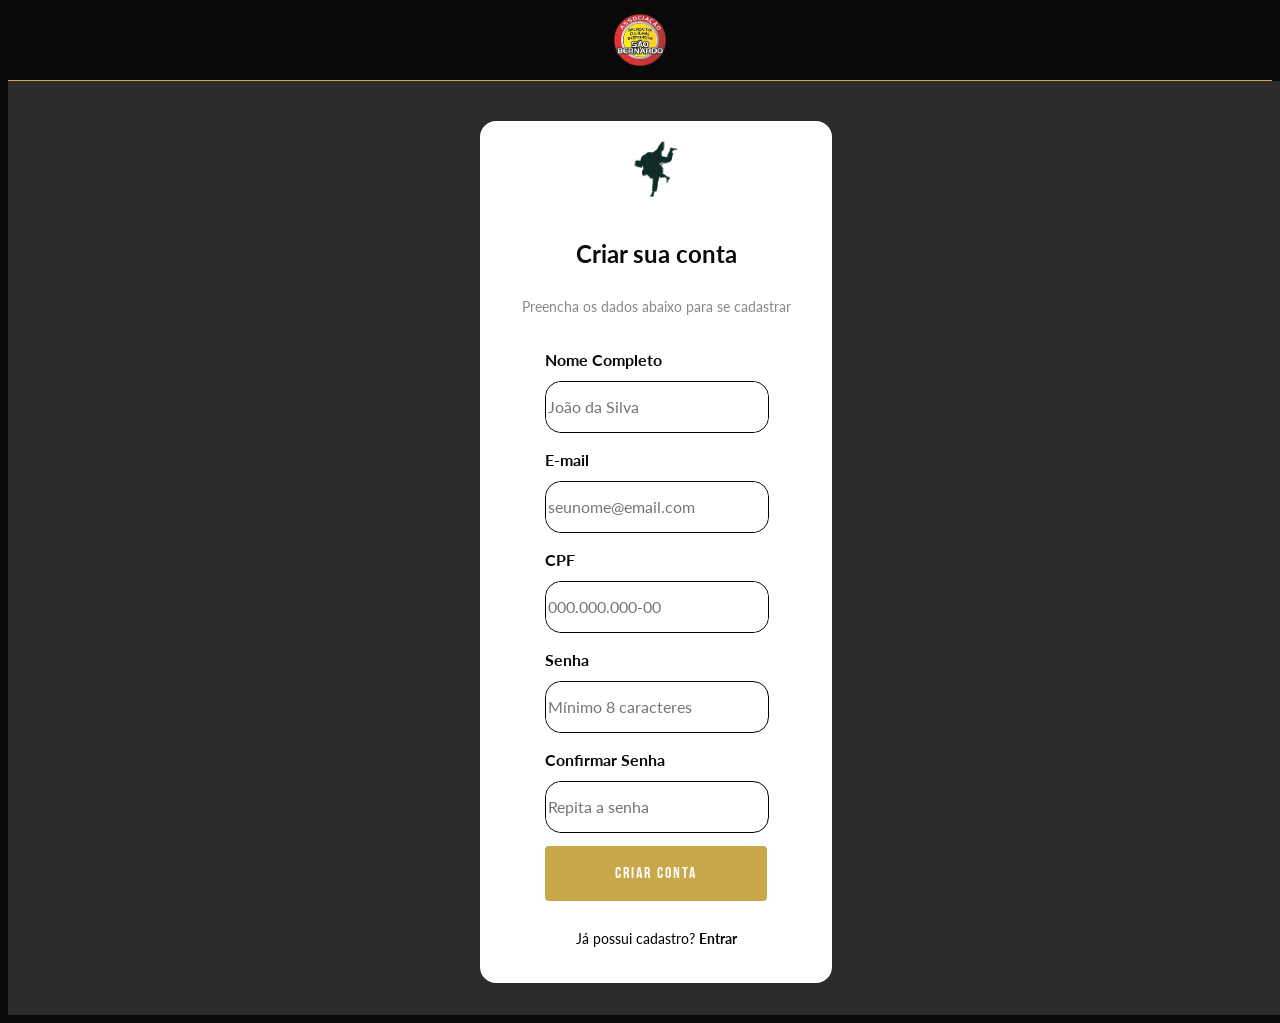
==== web-data-viz-main/public/cadastro.html @ b753be36 "Feature: Linkando API com Banco de Dados" ====
<!doctype html>
<html lang="pt-br">
  <head>
    <meta charset="UTF-8" />
    <meta http-equiv="X-UA-Compatible" content="IE=edge" />
    <meta name="viewport" content="width=device-width, initial-scale=1.0" />

    <title>ARCD | Cadastro</title>

    <script src="./js/sessao.js"></script>

    <link rel="stylesheet" href="./css/cadastro.css" />
    <link rel="shortcut icon" href="./img/logoARCD.png" type="image/x-icon" />
  </head>
  <body>
    <div class="topo">
      <header>
        <div class="logo">
          <a href="./index.html">
            <img src="./img/logoARCD.png" alt="Logo ARCD" />
          </a>
        </div>
      </header>
    </div>

    <div class="pagina">
      <div class="formulario">
        <div class="cabecalho">
          <img src="./img/imgLogin.png" alt="Logo ARCD" class="logo-form" />
          <h2>Criar sua conta</h2>
          <p>Preencha os dados abaixo para se cadastrar</p>
        </div>

        <div id="cardErro">
          <span id="mensagem_erro"></span>
        </div>

        <div class="campo">
          <label for="input_nome">Nome Completo</label>
          <div class="caixa">
            <input type="text" id="input_nome" placeholder="João da Silva" />
          </div>
        </div>

        <div class="campo">
          <label for="input_email">E-mail</label>
          <div class="caixa">
            <input
              type="email"
              id="input_email"
              placeholder="seunome@email.com"
            />
          </div>
        </div>

        <div class="campo">
          <label for="input_cpf" value="12345678910">CPF</label>
          <div class="caixa">
        
            <input
              type="text"
              id="input_cpf"
              placeholder="000.000.000-00"
              maxlength="14"
            />
          </div>
        </div>

        <div class="campo">
          <label for="input_senha" >Senha</label>
          <div class="caixa">
            <input
              type="password"
              id="input_senha"
              placeholder="Mínimo 8 caracteres"
            />
            <button
              type="button"
              onclick="toggleSenha('input_senha', this)"
              tabindex="-1"
            >
              <i class="bi bi-eye-slash"></i>
            </button>
          </div>
        </div>

        <div class="campo">
          <label for="input_confirmar_senha">Confirmar Senha</label>
          <div class="caixa">
            <input
              type="password"
              id="input_confirmar_senha"
              placeholder="Repita a senha"
            />
            <button
              type="button"
              onclick="toggleSenha('input_confirmar_senha', this)"
              tabindex="-1"
            >
            </button>
          </div>
        </div>

        <button class="botao" onclick="cadastrar()">Criar Conta</button>

        <div class="rodape">
          <p>Já possui cadastro? <a href="login.html">Entrar</a></p>
        </div>
      </div>
    </div>
  </body>
  <script>
    let listaUsuarios = [];

    /* listar(); */



    function cadastrar() {
      var nomeVar = input_nome.value;
      var emailVar = input_email.value;
      var senhaVar = input_senha.value;
      var cpfVar = input_cpf.value;
      var confirmarSenhaVar = input_confirmar_senha.value;
      var podeCadastrar = true
      
   

      let campos = [nomeVar, emailVar, cpfVar, senhaVar, confirmarSenhaVar];

      for (let i = 0; i < campos.length; i++) {
        if (campos[i] == "") {
          mostrarErro("Preencha todos os campos!");
          return false;
        }
      }

      let errosSenha = [];
      let regrasSenha = []

      if (senhaVar.length < 8) {
        errosSenha.push("A senha precisa ter pelo menos 8 caracteres!");
      }
console.log(campos);

      if (senhaVar == senhaVar.toLowerCase()) {
        errosSenha.push("A senha precisa ter pelo menos uma letra maiúscula!");
      }

      if (!/[0-9]/.test(senhaVar)) {
        errosSenha.push("A senha precisa ter pelo menos um número!");
      }

      for (let i = 0; i < errosSenha.length; i++) {
        mostrarErro(errosSenha[i]);
        podeCadastrar = false;
      }
      for (let i = 0; i < regrasSenha.length; i++) {
        if (regrasSenha[i].teste) {
          mostrarErro(regrasSenha[i].mensagem);
          return false;
        }
      }

      if (senhaVar != confirmarSenhaVar) {
        mostrarErro("As senhas não coincidem!");
        return false;
      }
      console.log(podeCadastrar);
      

       if (podeCadastrar) {
        fetch("/usuarios/cadastrar", {
          method: "POST",
          headers: {
            "Content-Type": "application/json",
          },
          body: JSON.stringify({
            nomeServer:  nomeVar,
            emailServer: emailVar,
            cpfServer:   cpfVar,
            senhaServer: senhaVar,
          }),
        })
          .then(function (resposta) {
            if (resposta.ok) {
              mostrarErro("Cadastro realizado com sucesso! Redirecionando...");
              setTimeout(() => {
                window.location = "login.html";
              }, 2000);
            } else {
              throw "Houve um erro ao tentar realizar o cadastro!";
            }
          })
          .catch(function (erro) {
            console.log(`#ERRO: ${erro}`);
            mostrarErro("Houve um erro ao tentar realizar o cadastro!");
          });
      }
 
    }

    listar()
 
    // Buscando os usuários cadastrados no banco de dados
    function listar() {
      fetch("/usuarios/listar", {
        method: "GET",
      })
        .then(function (resposta) {
          return resposta.json();
        })
        .then(function (usuarios) {
          for (let i = 0; i < usuarios.length; i++) {
            listaUsuarios.push(usuarios[i]);
            console.log("Usuário adicionado: ", usuarios[i]);
          }
        })
        .catch(function (erro) {
          console.log(`#ERRO: ${erro}`);
        });
    }
 
    // Mostra a mensagem de erro na tela
    function mostrarErro(mensagem) {
      document.getElementById("cardErro").style.display = "block";
      document.getElementById("mensagem_erro").innerHTML = mensagem;
      setTimeout(sumirMensagem, 5000);
    }
 
    // Esconde a mensagem de erro
    function sumirMensagem() {
      document.getElementById("cardErro").style.display = "none";
    }
 
    // Mostra/esconde a senha
    function toggleSenha(id, btn) {
      const input = document.getElementById(id);
      const icone = btn.querySelector("i");
      if (input.type === "password") {
        input.type = "text";
        icone.className = "bi bi-eye";
      } else {
        input.type = "password";
        icone.className = "bi bi-eye-slash";
      }
    }
 
  </script>
</html>
---- web-data-viz-main/public/css/cadastro.css ----
@import url('https://fonts.googleapis.com/css2?family=Bebas+Neue&family=Lato:wght@300;400;700&display=swap');

:root {
  --preto:    #0a0a0a;
  --preto-md: #1a1a1a;
  --preto-lt: #2c2c2c;
  --dourado:  #c9a84c;
  --branco:   #f5f5f0;
  --cinza:    #888888;

  --fonte-titulo: 'Bebas Neue', sans-serif;
  --fonte-texto:  'Lato', sans-serif;

  --transicao: 0.3s ease;
}

a {
  text-decoration: none;
  color: inherit;
}

body {
  background-color: var(--preto);
  font-family: var(--fonte-texto);
  font-size: 16px;
  line-height: 1.7;
  overflow-x: hidden;
}

.topo {

  background-color: rgba(10, 10, 10, 0.95);
  backdrop-filter: blur(10px);
  border-bottom: 1px solid var(--dourado);
}

header {
  max-width: 1200px;
  margin: 0 auto;
  padding: 0 2rem;
  height: 72px;
  display: flex;
  align-items: center;
  justify-content: center;
}

.logo img {
  height: 52px;
  width: auto;
  transition: opacity var(--transicao);
}

.logo img:hover {
  opacity: 0.8;
}

.pagina {
  min-height: 90dvh;
  width: 100%;
  display: flex;
  justify-content: center;
  align-items: center;
  background-color: var(--preto-lt);
  padding: 2em 1em;
}

.formulario {
  border-radius: 1em;
  width: 25%;
  display: flex;
  flex-direction: column;
  align-items: center;
  background-color: white;
  padding: 1em;
  border: 2px solid white;
  gap: 0.8em;
    margin-top: .5em;
}

.cabecalho {
  text-align: center;
}

.logo-form {
  height: 60px;
  margin-bottom: 0.5em;
}

.cabecalho h2 {
  color: var(--preto);
  font-weight: bold;
}

.cabecalho p {
  color: var(--cinza);
  font-size: 0.88rem;
}

.campo {
  width: 70%;
  display: flex;
  flex-direction: column;
}

.campo label {
  color: var(--preto);
  font-weight: bold;
}

.caixa {
  width: 100%;
  display: flex;
  align-items: center;
  background-color: white;
  border-radius: 1em;
  margin-top: 0.5em;
  border: 1px solid;
}

.caixa i {
  padding: 0.5em;
  font-size: 1.2em;
}

.caixa input {
  width: 100%;
  border: 0;
  height: 3em;
  border-radius: 1em;
  font-family: var(--fonte-texto);
  font-size: 1rem;
}

.caixa input:focus {
  outline: 0;
}

.caixa button {
  background: none;
  border: none;
  cursor: pointer;
  padding: 0.4em 0.6em;
  font-size: 1.1em;
  color: var(--cinza);
  transition: color var(--transicao);
  flex-shrink: 0;
}

.caixa button:hover {
  color: var(--preto);
  background: none;
}

.botao {
  padding: 1em;
  color: white;
  width: 70%;
  background-color: var(--dourado);
  cursor: pointer;
  transition: 0.3s;
  border: 2px solid var(--dourado);
  border-radius: 4px;
  font-family: var(--fonte-titulo);
  font-size: 1rem;
  letter-spacing: 2px;
}

.botao:hover {
  background-color: transparent;
  color: var(--dourado);
}

.rodape {
  text-align: center;
  font-size: 0.88rem;
}

.rodape p a {
  color: var(--preto);
  text-decoration: none;
  font-weight: bold;
}

.rodape p a:hover {
  text-decoration: underline;
}

#cardErro {
  display: none;
  width: 70%;
  padding: 0.55em 1em;
  border-radius: 0.5em;
  font-size: 0.85rem;
  font-weight: 600;
  text-align: center;
  border-left: 4px solid #c0392b;
  background: #fff0f0;
  color: #c0392b;
}
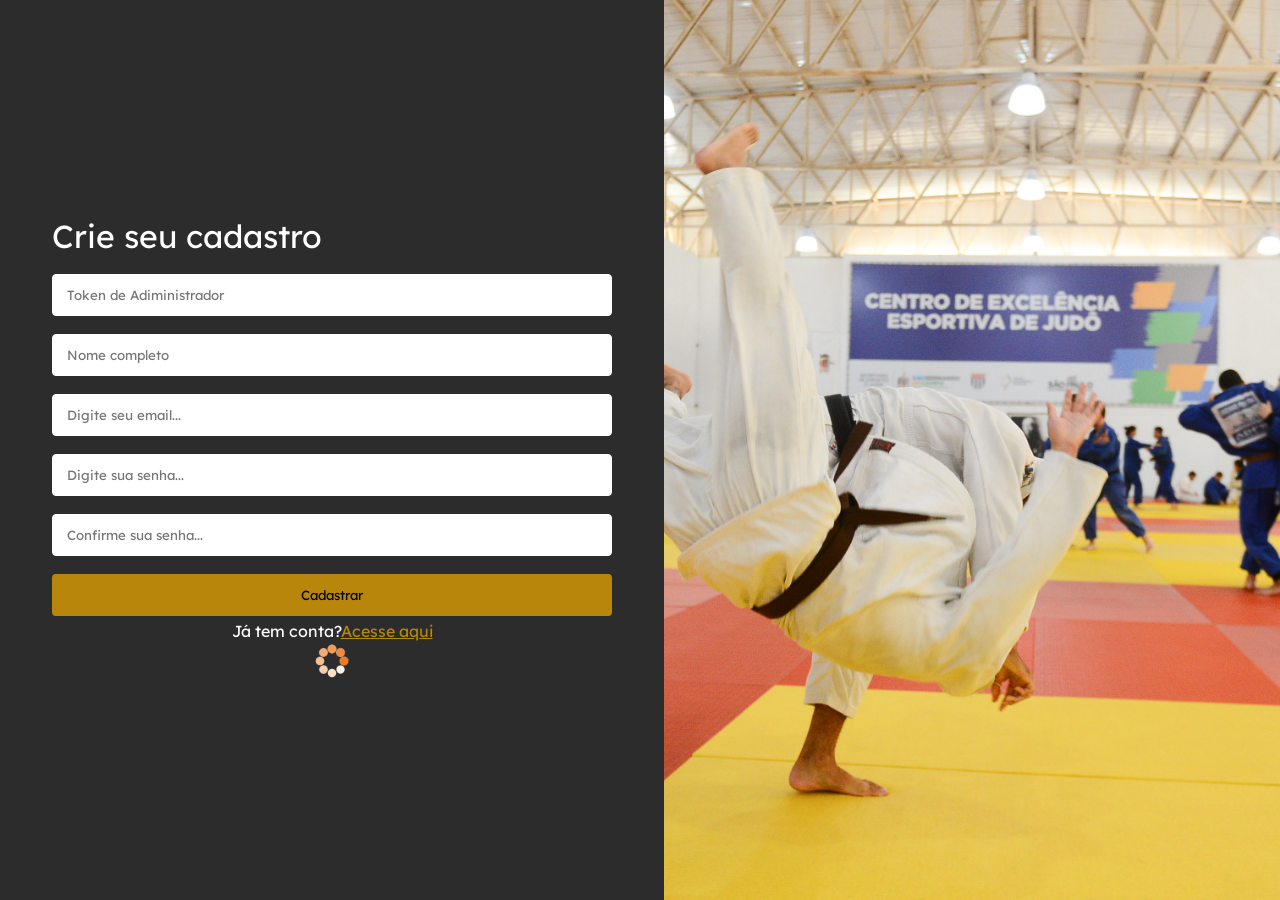
==== commit 99d283fc: "Feature: Ajustando mensagens de alerta no cadastro" ====
--- a/web-data-viz-main/public/cadastro.html
+++ b/web-data-viz-main/public/cadastro.html
@@ -1,250 +1,169 @@
-<!doctype html>
-<html lang="pt-br">
-  <head>
-    <meta charset="UTF-8" />
-    <meta http-equiv="X-UA-Compatible" content="IE=edge" />
-    <meta name="viewport" content="width=device-width, initial-scale=1.0" />
+<!DOCTYPE html>
+<html lang="en">
+<head>
+  <meta charset="UTF-8">
+  <meta name="viewport" content="width=device-width, initial-scale=1.0">
+  <title>ARCD | Cadastro</title>
+  <link rel="preconnect" href="https://fonts.googleapis.com">
+<link rel="preconnect" href="https://fonts.gstatic.com" crossorigin>
+<link href="https://fonts.googleapis.com/css2?family=Lexend&family=Roboto:ital,wdth,wght@0,75..100,100..900;1,75..100,100..900&display=swap" rel="stylesheet">
+  <link rel="stylesheet" href="../public/css/cadastro.css">
+</head>
+<body>
 
-    <title>ARCD | Cadastro</title>
+  <main class="container">
 
-    <script src="./js/sessao.js"></script>
+<section class="area-formulario">
 
-    <link rel="stylesheet" href="./css/cadastro.css" />
-    <link rel="shortcut icon" href="./img/logoARCD.png" type="image/x-icon" />
-  </head>
-  <body>
-    <div class="topo">
-      <header>
-        <div class="logo">
-          <a href="./index.html">
-            <img src="./img/logoARCD.png" alt="Logo ARCD" />
-          </a>
-        </div>
-      </header>
-    </div>
+  <h1>Crie seu cadastro</h1>
+<form class="formulario">
+<input id="codigo_input" class="input" type="text" placeholder="Token de Adiministrador">
+<input id="nome_input" class="input" type="text" placeholder="Nome completo">
+<input id="email_input" class="input" type="email" placeholder="Digite seu email...">
+<input id="senha_input" class="input" type="senha" placeholder="Digite sua senha...">
+<input id="confirmacao_senha_input" class="input" type="senha" placeholder="Confirme sua senha...">
 
-    <div class="pagina">
-      <div class="formulario">
-        <div class="cabecalho">
-          <img src="./img/imgLogin.png" alt="Logo ARCD" class="logo-form" />
-          <h2>Criar sua conta</h2>
-          <p>Preencha os dados abaixo para se cadastrar</p>
-        </div>
+</form>
 
-        <div id="cardErro">
-          <span id="mensagem_erro"></span>
-        </div>
+<div class="alerta_erro">
+  <div class="card_erro" id="cardErro">
+    <span id="mensagem_erro"></span>
+  </div>
+</div>
 
-        <div class="campo">
-          <label for="input_nome">Nome Completo</label>
-          <div class="caixa">
-            <input type="text" id="input_nome" placeholder="João da Silva" />
-          </div>
-        </div>
+<button class="botao" type="submit" onclick="cadastrar()">Cadastrar</button>
 
-        <div class="campo">
-          <label for="input_email">E-mail</label>
-          <div class="caixa">
-            <input
-              type="email"
-              id="input_email"
-              placeholder="seunome@email.com"
-            />
-          </div>
-        </div>
+<div class="area">
+  <span class="link">Já tem conta?<a class="link-cadastro" href="cadastro.html">Acesse aqui</a> </span>
+</div>
 
-        <div class="campo">
-          <label for="input_cpf" value="12345678910">CPF</label>
-          <div class="caixa">
-        
-            <input
-              type="text"
-              id="input_cpf"
-              placeholder="000.000.000-00"
-              maxlength="14"
-            />
-          </div>
-        </div>
+ <div id="div_aguardar" class="loading-div">
+  <img src="./assets/aguarde-orange.gif" id="loading-gif" />
+   </div>
 
-        <div class="campo">
-          <label for="input_senha" >Senha</label>
-          <div class="caixa">
-            <input
-              type="password"
-              id="input_senha"
-              placeholder="Mínimo 8 caracteres"
-            />
-            <button
-              type="button"
-              onclick="toggleSenha('input_senha', this)"
-              tabindex="-1"
-            >
-              <i class="bi bi-eye-slash"></i>
-            </button>
-          </div>
-        </div>
-
-        <div class="campo">
-          <label for="input_confirmar_senha">Confirmar Senha</label>
-          <div class="caixa">
-            <input
-              type="password"
-              id="input_confirmar_senha"
-              placeholder="Repita a senha"
-            />
-            <button
-              type="button"
-              onclick="toggleSenha('input_confirmar_senha', this)"
-              tabindex="-1"
-            >
-            </button>
-          </div>
-        </div>
-
-        <button class="botao" onclick="cadastrar()">Criar Conta</button>
-
-        <div class="rodape">
-          <p>Já possui cadastro? <a href="login.html">Entrar</a></p>
-        </div>
-      </div>
-    </div>
-  </body>
-  <script>
-    let listaUsuarios = [];
-
-    /* listar(); */
+</section>
 
 
 
-    function cadastrar() {
-      var nomeVar = input_nome.value;
-      var emailVar = input_email.value;
-      var senhaVar = input_senha.value;
-      var cpfVar = input_cpf.value;
-      var confirmarSenhaVar = input_confirmar_senha.value;
-      var podeCadastrar = true
-      
-   
+<section class="area-imagens">
+<img src="../public/img/treinoCesao.jpg">
 
-      let campos = [nomeVar, emailVar, cpfVar, senhaVar, confirmarSenhaVar];
+</main>
 
-      for (let i = 0; i < campos.length; i++) {
-        if (campos[i] == "") {
-          mostrarErro("Preencha todos os campos!");
-          return false;
-        }
-      }
+</body>
+</html>
 
-      let errosSenha = [];
-      let regrasSenha = []
+<script>
 
-      if (senhaVar.length < 8) {
-        errosSenha.push("A senha precisa ter pelo menos 8 caracteres!");
-      }
-console.log(campos);
+// Array para armazenar professores cadastradas para validação de código de ativação 
+let listaProfessoresCadastradas = [];
 
-      if (senhaVar == senhaVar.toLowerCase()) {
-        errosSenha.push("A senha precisa ter pelo menos uma letra maiúscula!");
-      }
+   function cadastrar() {
+    // aguardar();
 
-      if (!/[0-9]/.test(senhaVar)) {
-        errosSenha.push("A senha precisa ter pelo menos um número!");
-      }
+    //Recupere o valor da nova input pelo nome do id
+    // Agora vá para o método fetch logo abaixo
+    var nomeVar = nome_input.value;
+    var emailVar = email_input.value;
+    var senhaVar = senha_input.value;
+    var confirmacaoSenhaVar = confirmacao_senha_input.value;
+    var codigoVar = codigo_input.value;
+    var idProfessorVincular
 
-      for (let i = 0; i < errosSenha.length; i++) {
-        mostrarErro(errosSenha[i]);
-        podeCadastrar = false;
-      }
-      for (let i = 0; i < regrasSenha.length; i++) {
-        if (regrasSenha[i].teste) {
-          mostrarErro(regrasSenha[i].mensagem);
-          return false;
-        }
-      }
+    // Verificando se há algum campo em branco
+    if (
+      nomeVar == "" ||
+      emailVar == "" ||
+      senhaVar == "" ||
+      confirmacaoSenhaVar == "" ||
+      codigoVar == ""
+    ) {
+      cardErro.style.display = "block";
+      mensagem_erro.innerHTML =
+        "(Mensagem de erro para todos os campos em branco)";
 
-      if (senhaVar != confirmarSenhaVar) {
-        mostrarErro("As senhas não coincidem!");
-        return false;
-      }
-      console.log(podeCadastrar);
-      
-
-       if (podeCadastrar) {
-        fetch("/usuarios/cadastrar", {
-          method: "POST",
-          headers: {
-            "Content-Type": "application/json",
-          },
-          body: JSON.stringify({
-            nomeServer:  nomeVar,
-            emailServer: emailVar,
-            cpfServer:   cpfVar,
-            senhaServer: senhaVar,
-          }),
-        })
-          .then(function (resposta) {
-            if (resposta.ok) {
-              mostrarErro("Cadastro realizado com sucesso! Redirecionando...");
-              setTimeout(() => {
-                window.location = "login.html";
-              }, 2000);
-            } else {
-              throw "Houve um erro ao tentar realizar o cadastro!";
-            }
-          })
-          .catch(function (erro) {
-            console.log(`#ERRO: ${erro}`);
-            mostrarErro("Houve um erro ao tentar realizar o cadastro!");
-          });
-      }
- 
+      finalizarAguardar();
+      return false;
+    } else {
+      setInterval(sumirMensagem, 5000);
     }
 
-    listar()
- 
-    // Buscando os usuários cadastrados no banco de dados
-    function listar() {
-      fetch("/usuarios/listar", {
-        method: "GET",
-      })
-        .then(function (resposta) {
-          return resposta.json();
-        })
-        .then(function (usuarios) {
-          for (let i = 0; i < usuarios.length; i++) {
-            listaUsuarios.push(usuarios[i]);
-            console.log("Usuário adicionado: ", usuarios[i]);
-          }
-        })
-        .catch(function (erro) {
-          console.log(`#ERRO: ${erro}`);
-        });
-    }
- 
-    // Mostra a mensagem de erro na tela
-    function mostrarErro(mensagem) {
-      document.getElementById("cardErro").style.display = "block";
-      document.getElementById("mensagem_erro").innerHTML = mensagem;
-      setTimeout(sumirMensagem, 5000);
-    }
- 
-    // Esconde a mensagem de erro
-    function sumirMensagem() {
-      document.getElementById("cardErro").style.display = "none";
-    }
- 
-    // Mostra/esconde a senha
-    function toggleSenha(id, btn) {
-      const input = document.getElementById(id);
-      const icone = btn.querySelector("i");
-      if (input.type === "password") {
-        input.type = "text";
-        icone.className = "bi bi-eye";
+    // Verificando se o código de ativação é de alguma empresa cadastrada
+    for (let i = 0; i < listaProfessoresCadastradas.length; i++) {
+      if (listaProfessoresCadastrados[i].codigo_ativacao == codigoVar) {
+        idProfessorVincular = listaProfessoresCadastrados[i].id
+        console.log("Código de ativação válido.");
+        break;
       } else {
-        input.type = "password";
-        icone.className = "bi bi-eye-slash";
+        cardErro.style.display = "block";
+        mensagem_erro.innerHTML = "(Mensagem de erro para código inválido)";
+        finalizarAguardar();
       }
     }
- 
-  </script>
-</html>
+
+    // Enviando o valor da nova input
+    fetch("/usuarios/cadastrar", {
+      method: "POST",
+      headers: {
+        "Content-Type": "application/json",
+      },
+      body: JSON.stringify({
+        // crie um atributo que recebe o valor recuperado aqui
+        // Agora vá para o arquivo routes/usuario.js
+        nomeServer: nomeVar,
+        emailServer: emailVar,
+        senhaServer: senhaVar,
+        idProfessorVincularServer: idProfessorVincular
+      }),
+    })
+      .then(function (resposta) {
+        console.log("resposta: ", resposta);
+
+        if (resposta.ok) {
+          cardErro.style.display = "block";
+
+          mensagem_erro.innerHTML =
+            "Cadastro realizado com sucesso! Redirecionando para tela de Login...";
+
+          setTimeout(() => {
+            window.location = "login.html";
+          }, "2000");
+
+          limparFormulario();
+          finalizarAguardar();
+        } else {
+          throw "Houve um erro ao tentar realizar o cadastro!";
+        }
+      })
+      .catch(function (resposta) {
+        console.log(`#ERRO: ${resposta}`);
+        finalizarAguardar();
+      });
+
+    return false;
+  }
+
+  // Listando empresas cadastradas 
+  function listar() {
+    fetch("/empresas/listar", {
+      method: "GET",
+    })
+      .then(function (resposta) {
+        resposta.json().then((empresas) => {
+          empresas.forEach((empresa) => {
+            listaProfessoresCadastrados.push(empresa);
+
+            console.log("listaProfessoresCadastrados")
+            console.log(listaProfessoresCadastrados[0].codigo_ativacao)
+          });
+        });
+      })
+      .catch(function (resposta) {
+        console.log(`#ERRO: ${resposta}`);
+      });
+  }
+
+  function sumirMensagem() {
+    cardErro.style.display = "none";
+  }
+</script>
--- a/web-data-viz-main/public/css/cadastro.css
+++ b/web-data-viz-main/public/css/cadastro.css
@@ -1,199 +1,119 @@
-@import url('https://fonts.googleapis.com/css2?family=Bebas+Neue&family=Lato:wght@300;400;700&display=swap');
-
-:root {
-  --preto:    #0a0a0a;
-  --preto-md: #1a1a1a;
-  --preto-lt: #2c2c2c;
-  --dourado:  #c9a84c;
-  --branco:   #f5f5f0;
-  --cinza:    #888888;
-
-  --fonte-titulo: 'Bebas Neue', sans-serif;
-  --fonte-texto:  'Lato', sans-serif;
-
-  --transicao: 0.3s ease;
+*{
+    margin: 0;
+    padding: 0;
+    outline: 0;
+    box-sizing: border-box;
+font-family: "Lexend", sans-serif;
+  font-weight: 400;
+  font-style: normal;
 }
 
-a {
-  text-decoration: none;
-  color: inherit;
+body{
+background-color: #2c2c2c;
+width: 100%;
+color: #fff;
 }
 
-body {
-  background-color: var(--preto);
-  font-family: var(--fonte-texto);
-  font-size: 16px;
-  line-height: 1.7;
-  overflow-x: hidden;
-}
-
-.topo {
-
-  background-color: rgba(10, 10, 10, 0.95);
-  backdrop-filter: blur(10px);
-  border-bottom: 1px solid var(--dourado);
-}
-
-header {
-  max-width: 1200px;
-  margin: 0 auto;
-  padding: 0 2rem;
-  height: 72px;
+.container{
   display: flex;
   align-items: center;
   justify-content: center;
+  flex-direction: row;
+  margin: 0 auto;
 }
 
-.logo img {
-  height: 52px;
-  width: auto;
-  transition: opacity var(--transicao);
+.area-formulario{
+  flex:1;
+  display: flex;
+  flex-direction: column;
+  justify-content: center;
+  align-items: center;
+  padding: 0 24px;
 }
 
-.logo img:hover {
-  opacity: 0.8;
+.area-formulario h1{
+  width: 100%;
+  max-width: 560px;
+  margin-bottom: 18px;
+  font-size: 32px;
 }
 
-.pagina {
-  min-height: 90dvh;
+.link-cadastro{
+  color: darkgoldenrod;
+  text-decoration: underline;
+
+}
+
+.formulario{
+  position: relative;
+  display: flex;
+  flex-direction: column;
   width: 100%;
+  max-width: 560px;
+}
+
+.alerta_erro {
+   width: 100%;
+  max-width: 560px;
   display: flex;
   justify-content: center;
-  align-items: center;
-  background-color: var(--preto-lt);
-  padding: 2em 1em;
 }
 
-.formulario {
-  border-radius: 1em;
-  width: 25%;
-  display: flex;
-  flex-direction: column;
-  align-items: center;
-  background-color: white;
-  padding: 1em;
-  border: 2px solid white;
-  gap: 0.8em;
-    margin-top: .5em;
-}
-
-.cabecalho {
+.card_erro {
+  display: none;
+  background-color: #f8d7da;
+  color: #842029;
+  border: 1px solid #f5c2c7;
+  border-radius: 6px;
+  padding: 10px 16px;
+  margin-top: 0;  
+  margin-bottom: 12px;
+  width: 100%;
+  max-width: 560px;  
   text-align: center;
 }
 
-.logo-form {
-  height: 60px;
-  margin-bottom: 0.5em;
+.input{
+  border: 1px solid #fff;
+  border-radius: 4px;
+  margin-bottom: 18px;
+  min-width: 100%;
+  padding: 0 14px;
 }
 
-.cabecalho h2 {
-  color: var(--preto);
-  font-weight: bold;
+.formulario input[type=text],
+.formulario input[type=email],
+.formulario input[type=senha]{
+  height: 42px;
+}
+.botao{
+  background-color: darkgoldenrod;
+  height: 42px;
+  border-radius: 4px;
+  max-width: 560px;
+  width: 100%;
+  border: 0;
+  cursor: pointer;
+   transition: 0.6s;
+   margin-bottom: 5px;
+}
+.botao:hover{
+transform: scale(1.01);
 }
 
-.cabecalho p {
-  color: var(--cinza);
-  font-size: 0.88rem;
+.area-imagens{
+  flex:1;
+  height: 100vh;
+  display: flex;
+  overflow: hidden;
+  
+}
+.area-imagens img{
+  width: 100%;
+  height: 100%;
+   object-fit: cover
 }
 
-.campo {
-  width: 70%;
-  display: flex;
-  flex-direction: column;
-}
-
-.campo label {
-  color: var(--preto);
-  font-weight: bold;
-}
-
-.caixa {
-  width: 100%;
-  display: flex;
-  align-items: center;
-  background-color: white;
-  border-radius: 1em;
-  margin-top: 0.5em;
-  border: 1px solid;
-}
-
-.caixa i {
-  padding: 0.5em;
-  font-size: 1.2em;
-}
-
-.caixa input {
-  width: 100%;
-  border: 0;
-  height: 3em;
-  border-radius: 1em;
-  font-family: var(--fonte-texto);
-  font-size: 1rem;
-}
-
-.caixa input:focus {
-  outline: 0;
-}
-
-.caixa button {
-  background: none;
-  border: none;
-  cursor: pointer;
-  padding: 0.4em 0.6em;
-  font-size: 1.1em;
-  color: var(--cinza);
-  transition: color var(--transicao);
-  flex-shrink: 0;
-}
-
-.caixa button:hover {
-  color: var(--preto);
-  background: none;
-}
-
-.botao {
-  padding: 1em;
-  color: white;
-  width: 70%;
-  background-color: var(--dourado);
-  cursor: pointer;
-  transition: 0.3s;
-  border: 2px solid var(--dourado);
-  border-radius: 4px;
-  font-family: var(--fonte-titulo);
-  font-size: 1rem;
-  letter-spacing: 2px;
-}
-
-.botao:hover {
-  background-color: transparent;
-  color: var(--dourado);
-}
-
-.rodape {
-  text-align: center;
-  font-size: 0.88rem;
-}
-
-.rodape p a {
-  color: var(--preto);
-  text-decoration: none;
-  font-weight: bold;
-}
-
-.rodape p a:hover {
-  text-decoration: underline;
-}
-
-#cardErro {
-  display: none;
-  width: 70%;
-  padding: 0.55em 1em;
-  border-radius: 0.5em;
-  font-size: 0.85rem;
-  font-weight: 600;
-  text-align: center;
-  border-left: 4px solid #c0392b;
-  background: #fff0f0;
-  color: #c0392b;
+.loading-div img{
+height: 40px;
 }
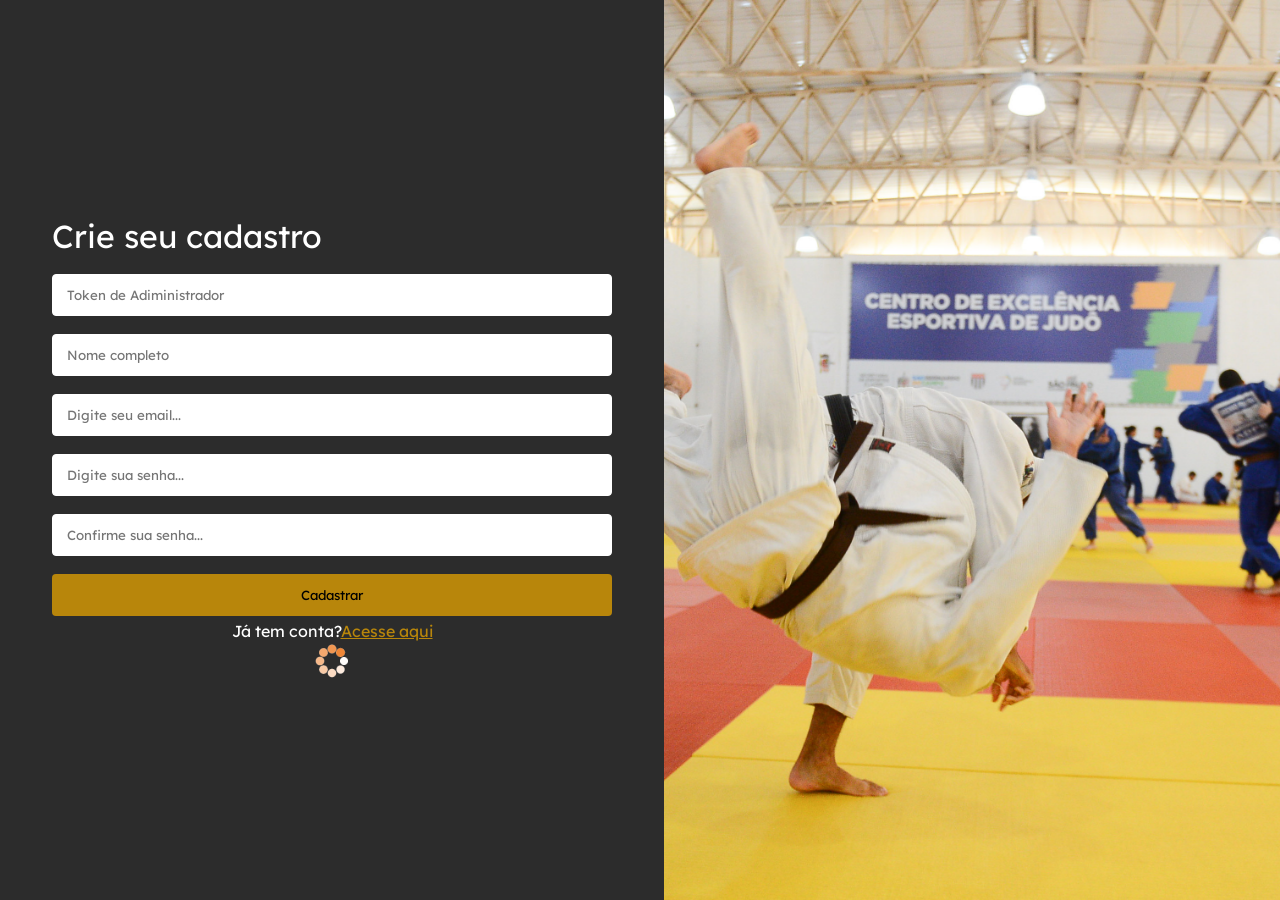
==== commit 17a5de75: "Ajustando problema de redirecionamento das páginas" ====
--- a/web-data-viz-main/public/cadastro.html
+++ b/web-data-viz-main/public/cadastro.html
@@ -55,10 +55,10 @@
 
 <script>
 
-// Array para armazenar professores cadastradas para validação de código de ativação 
-let listaProfessoresCadastradas = [];
+  // Array para armazenar os crecs cadastradas para validação de código de ativação 
+  let listaCrecCadastrados = [];
 
-   function cadastrar() {
+  function cadastrar() {
     // aguardar();
 
     //Recupere o valor da nova input pelo nome do id
@@ -68,7 +68,7 @@
     var senhaVar = senha_input.value;
     var confirmacaoSenhaVar = confirmacao_senha_input.value;
     var codigoVar = codigo_input.value;
-    var idProfessorVincular
+    var idCrecVincular
 
     // Verificando se há algum campo em branco
     if (
@@ -89,9 +89,9 @@
     }
 
     // Verificando se o código de ativação é de alguma empresa cadastrada
-    for (let i = 0; i < listaProfessoresCadastradas.length; i++) {
-      if (listaProfessoresCadastrados[i].codigo_ativacao == codigoVar) {
-        idProfessorVincular = listaProfessoresCadastrados[i].id
+    for (let i = 0; i < listaCrecCadastrados.length; i++) {
+      if (listaCrecCadastrados[i].codigo_ativacao == codigoVar) {
+        idCrecVincular = listaCrecCadastrados[i].id
         console.log("Código de ativação válido.");
         break;
       } else {
@@ -113,7 +113,7 @@
         nomeServer: nomeVar,
         emailServer: emailVar,
         senhaServer: senhaVar,
-        idProfessorVincularServer: idProfessorVincular
+        idCrecVincularServer: idCrecVincular
       }),
     })
       .then(function (resposta) {
@@ -143,7 +143,7 @@
     return false;
   }
 
-  // Listando empresas cadastradas 
+  // Listando os crecs cadastrados 
   function listar() {
     fetch("/empresas/listar", {
       method: "GET",
@@ -151,10 +151,10 @@
       .then(function (resposta) {
         resposta.json().then((empresas) => {
           empresas.forEach((empresa) => {
-            listaProfessoresCadastrados.push(empresa);
+            listaCrecCadastrados.push(empresa);
 
-            console.log("listaProfessoresCadastrados")
-            console.log(listaProfessoresCadastrados[0].codigo_ativacao)
+            console.log("listaCrecCadastrados")
+            console.log(listaCrecCadastrados[0].codigo_ativacao)
           });
         });
       })
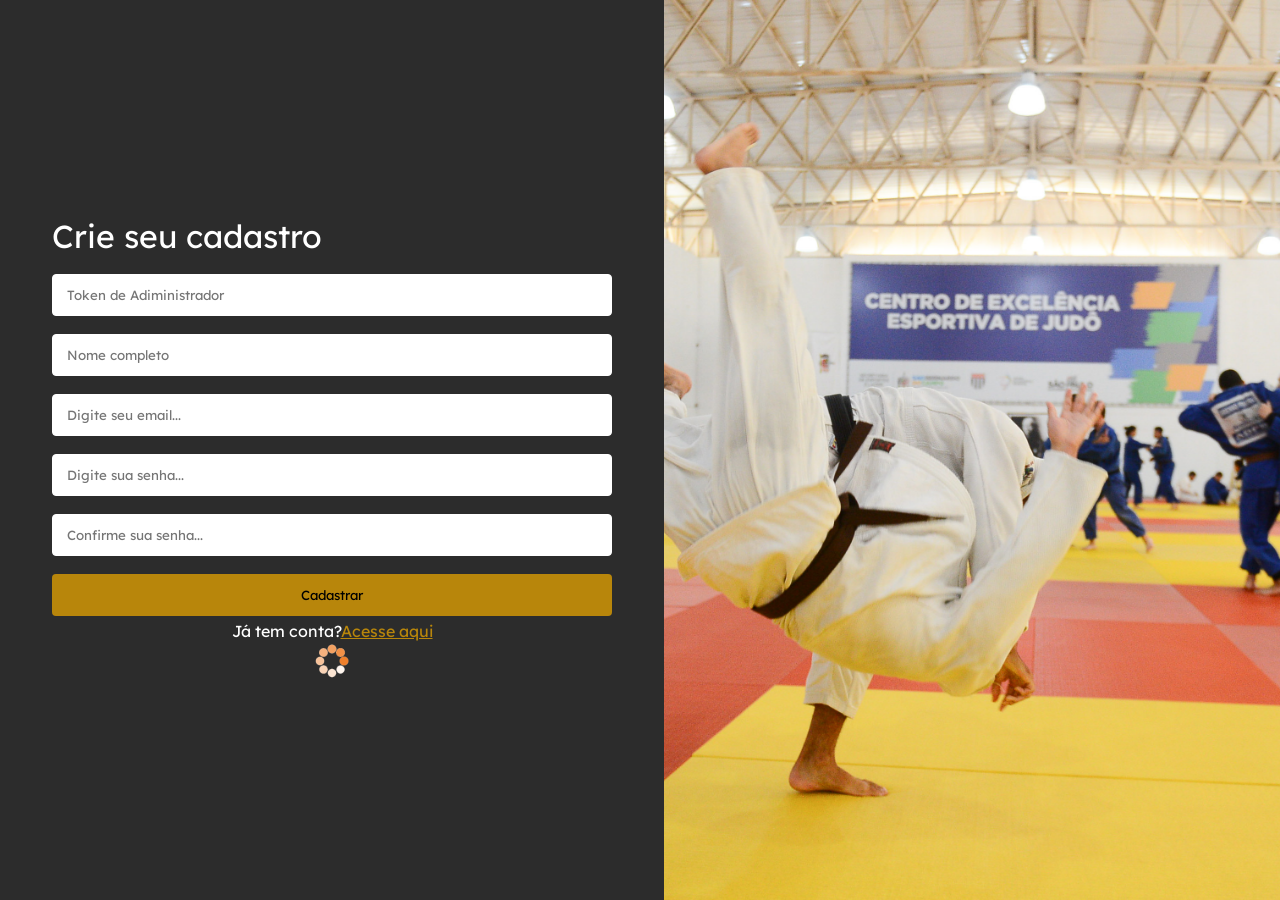
==== commit 0b6d9de8: "Feature: adicionando função ao login" ====
--- a/web-data-viz-main/public/cadastro.html
+++ b/web-data-viz-main/public/cadastro.html
@@ -4,6 +4,9 @@
   <meta charset="UTF-8">
   <meta name="viewport" content="width=device-width, initial-scale=1.0">
   <title>ARCD | Cadastro</title>
+
+    <script src="./js/sessao.js"></script>
+
   <link rel="preconnect" href="https://fonts.googleapis.com">
 <link rel="preconnect" href="https://fonts.gstatic.com" crossorigin>
 <link href="https://fonts.googleapis.com/css2?family=Lexend&family=Roboto:ital,wdth,wght@0,75..100,100..900;1,75..100,100..900&display=swap" rel="stylesheet">
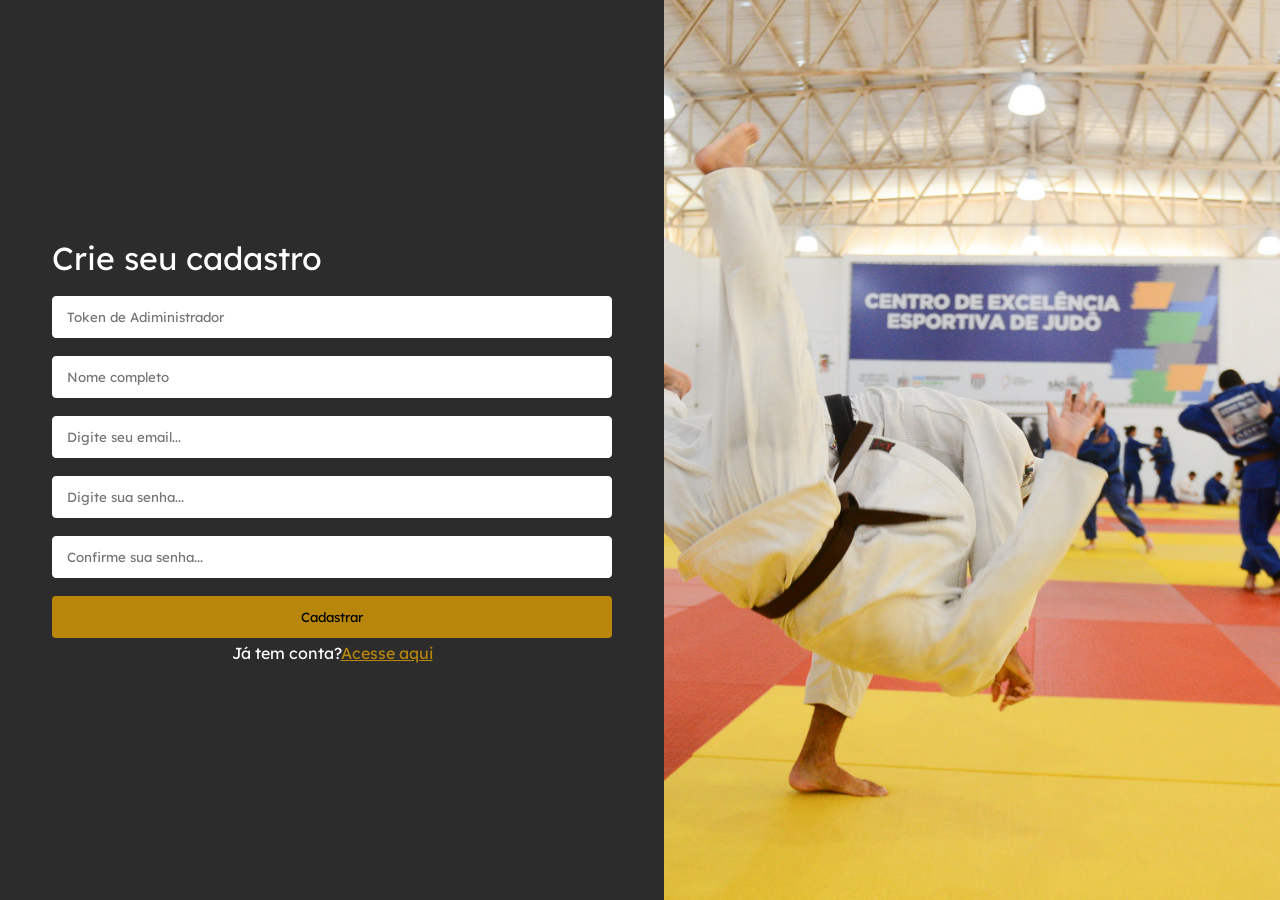
==== commit 1f5bc594: "Ajustando os icones da dashboard" ====
--- a/web-data-viz-main/public/cadastro.html
+++ b/web-data-viz-main/public/cadastro.html
@@ -10,9 +10,9 @@
   <link rel="preconnect" href="https://fonts.googleapis.com">
 <link rel="preconnect" href="https://fonts.gstatic.com" crossorigin>
 <link href="https://fonts.googleapis.com/css2?family=Lexend&family=Roboto:ital,wdth,wght@0,75..100,100..900;1,75..100,100..900&display=swap" rel="stylesheet">
-  <link rel="stylesheet" href="../public/css/cadastro.css">
+  <link rel="stylesheet" href="./css/cadastro.css">
 </head>
-<body>
+<body onload="listar()">
 
   <main class="container">
 
@@ -23,8 +23,8 @@
 <input id="codigo_input" class="input" type="text" placeholder="Token de Adiministrador">
 <input id="nome_input" class="input" type="text" placeholder="Nome completo">
 <input id="email_input" class="input" type="email" placeholder="Digite seu email...">
-<input id="senha_input" class="input" type="senha" placeholder="Digite sua senha...">
-<input id="confirmacao_senha_input" class="input" type="senha" placeholder="Confirme sua senha...">
+<input id="senha_input" class="input" type="password" placeholder="Digite sua senha...">
+<input id="confirmacao_senha_input" class="input" type="password" placeholder="Confirme sua senha...">
 
 </form>
 
@@ -37,19 +37,21 @@
 <button class="botao" type="submit" onclick="cadastrar()">Cadastrar</button>
 
 <div class="area">
-  <span class="link">Já tem conta?<a class="link-cadastro" href="cadastro.html">Acesse aqui</a> </span>
+  <span class="link">Já tem conta?<a class="link-cadastro" href="login.html">Acesse aqui</a> </span>
 </div>
 
  <div id="div_aguardar" class="loading-div">
   <img src="./assets/aguarde-orange.gif" id="loading-gif" />
    </div>
 
+   <div id="div_erros_login"></div>
+
 </section>
 
 
 
 <section class="area-imagens">
-<img src="../public/img/treinoCesao.jpg">
+<img src="./img/treinoCesao.jpg">
 
 </main>
 
@@ -62,7 +64,7 @@
   let listaCrecCadastrados = [];
 
   function cadastrar() {
-    // aguardar();
+    aguardar();
 
     //Recupere o valor da nova input pelo nome do id
     // Agora vá para o método fetch logo abaixo
@@ -83,7 +85,7 @@
     ) {
       cardErro.style.display = "block";
       mensagem_erro.innerHTML =
-        "(Mensagem de erro para todos os campos em branco)";
+        "(Preencha todos os campos!)";
 
       finalizarAguardar();
       return false;
@@ -91,18 +93,60 @@
       setInterval(sumirMensagem, 5000);
     }
 
+
+
+    /* validacao nova */
+if (senhaVar != confirmacaoSenhaVar) {
+  cardErro.style.display = "block";
+  mensagem_erro.innerHTML = "As senhas não coincidem!";
+
+  finalizarAguardar();
+  return false;
+}
+
+if (!emailVar.includes("@")) {
+  cardErro.style.display = "block";
+  mensagem_erro.innerHTML = "Email inválido!";
+
+  finalizarAguardar();
+  return false;
+}
+
+if (senhaVar.length < 8) {
+  cardErro.style.display = "block";
+  mensagem_erro.innerHTML = "Senha deve ter pelo menos 8 caracteres!";
+
+  finalizarAguardar();
+  return false;
+}
+
+    /* validacao nova */
+
+
+
     // Verificando se o código de ativação é de alguma empresa cadastrada
-    for (let i = 0; i < listaCrecCadastrados.length; i++) {
-      if (listaCrecCadastrados[i].codigo_ativacao == codigoVar) {
-        idCrecVincular = listaCrecCadastrados[i].id
-        console.log("Código de ativação válido.");
-        break;
-      } else {
-        cardErro.style.display = "block";
-        mensagem_erro.innerHTML = "(Mensagem de erro para código inválido)";
-        finalizarAguardar();
-      }
-    }
+    let codigoValido = false;
+
+for (let i = 0; i < listaCrecCadastrados.length; i++) {
+
+  if (listaCrecCadastrados[i].codigo_ativacao == codigoVar) {
+
+    idCrecVincular = listaCrecCadastrados[i].id;
+    codigoValido = true;
+
+    console.log("Código válido");
+    break;
+  }
+}
+
+if (!codigoValido) {
+  cardErro.style.display = "block";
+  mensagem_erro.innerHTML = "Código inválido!";
+
+  finalizarAguardar();
+  return false;
+}
+
 
     // Enviando o valor da nova input
     fetch("/usuarios/cadastrar", {
@@ -169,4 +213,5 @@
   function sumirMensagem() {
     cardErro.style.display = "none";
   }
+
 </script>
--- a/web-data-viz-main/public/css/cadastro.css
+++ b/web-data-viz-main/public/css/cadastro.css
@@ -83,7 +83,7 @@
 
 .formulario input[type=text],
 .formulario input[type=email],
-.formulario input[type=senha]{
+.formulario input[type=password]{
   height: 42px;
 }
 .botao{
@@ -114,6 +114,16 @@
    object-fit: cover
 }
 
-.loading-div img{
-height: 40px;
-}+.loading-div {
+    display: none;
+}
+
+.loading-div img {
+    height: 40px;
+}
+
+
+#div_erros_login {
+  display: none
+}
+
